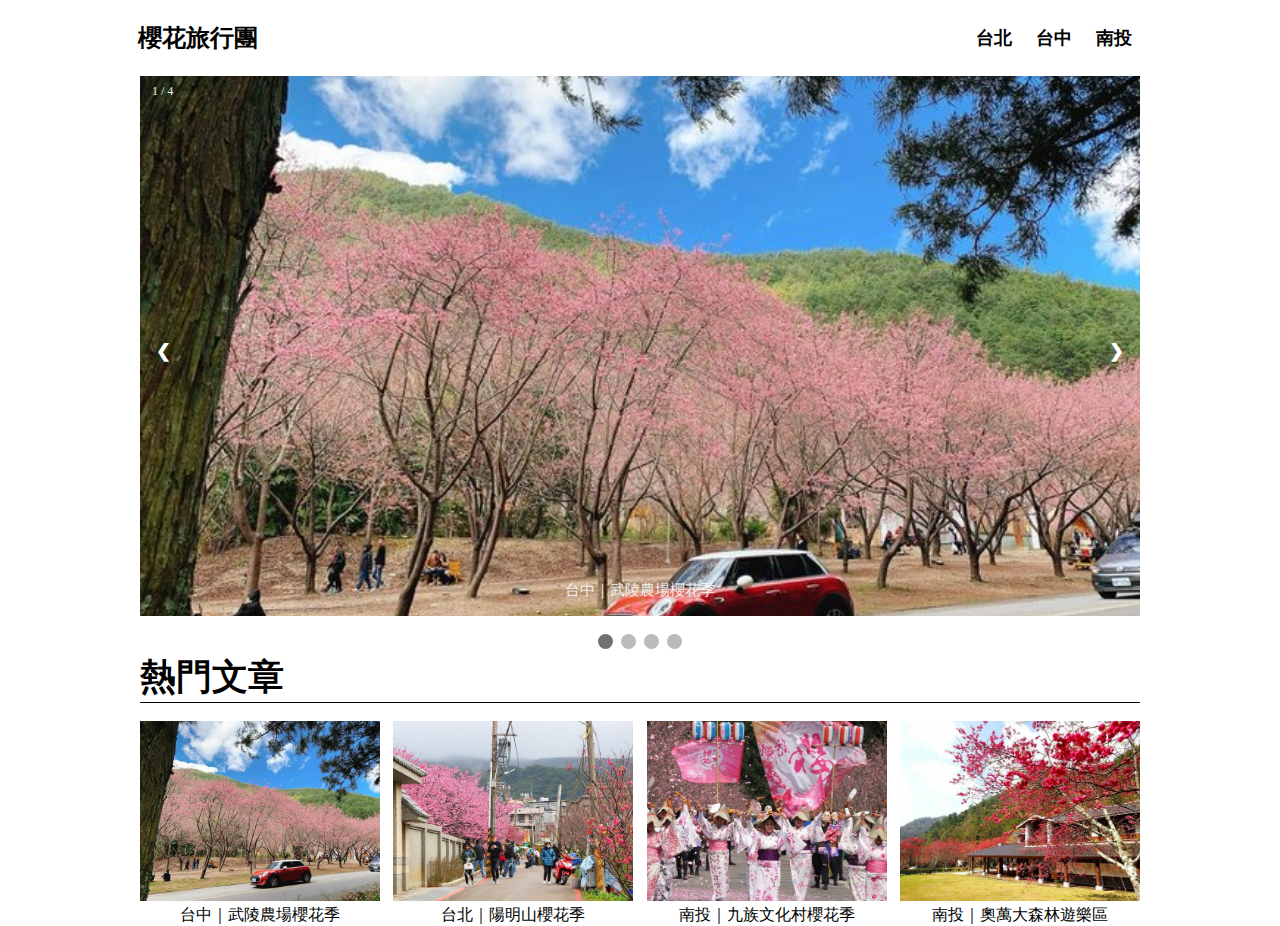
==== index.html @ 5971b89c "first commit" ====
<!DOCTYPE html>
<html lang="zh-Hant">

<head>
  <meta charset="UTF-8">
  <meta http-equiv="X-UA-Compatible" content="IE=edge">
  <meta name="viewport" content="width=device-width, initial-scale=1.0">
  <title>櫻花旅行團</title>
  <link rel="stylesheet" href="./css/common.css">
  <link rel="stylesheet" href="./css/index.css">
</head>
<nav>
  <h2 class="logo"><a href="./index.html">櫻花旅行團</a></h2>
  <ul>
    <li><a href="./taipei.html">台北</a></li>
    <li><a href="./taichung.html">台中</a></li>
    <li><a href="./nantou.html">南投</a></li>
  </ul>
</nav>

<body>
  <div class="slideshow-container">
    <div class="mySlides fade">
      <div class="numbertext">1 / 4</div>
      <img src="./image/image1.jpeg" width="100%" height="100%">
      <div class="text">台中｜武陵農場櫻花季</div>
    </div>
    <div class="mySlides fade">
      <div class="numbertext">2 / 4</div>
      <img src="./image/image2.jpeg" width="100%" height="100%">
      <div class="text">台北｜陽明山櫻花季</div>
    </div>
    <div class="mySlides fade">
      <div class="numbertext">3 / 4</div>
      <img src="./image/image3.jpeg" width="100%" height="100%">
      <div class="text">南投｜九族文化村櫻花季</div>
    </div>
    <div class="mySlides fade">
      <div class="numbertext">4 / 4</div>
      <img src="./image/image4.jpeg" width="100%" height="100%">
      <div class="text">南投｜奧萬大森林遊樂區</div>
    </div>
    <a class="prev" onclick="plusSlides(-1)">&#10094;</a>
    <a class="next" onclick="plusSlides(1)">&#10095;</a>
  </div>
  <br>
  <div style="text-align:center">
    <span class="dot" onclick="currentSlide(1)"></span>
    <span class="dot" onclick="currentSlide(2)"></span>
    <span class="dot" onclick="currentSlide(3)"></span>
    <span class="dot" onclick="currentSlide(4)"></span>
  </div>
  <div class="article">
    <div class="title">
      熱門文章
    </div>
    <div class="articles">
      <div class="post">
        <img src="./image/image1.jpeg" alt="" width="100%" height="100%">
        台中｜武陵農場櫻花季
      </div>
      <div class="post">
        <img src="./image/image2.jpeg" alt="" width="100%" height="100%">
        台北｜陽明山櫻花季
      </div>
      <div class="post">
        <img src="./image/image3.jpeg" alt="" width="100%" height="100%">
        南投｜九族文化村櫻花季
      </div>
      <div class="post">
        <img src="./image/image4.jpeg" alt="" width="100%" height="100%">
        南投｜奧萬大森林遊樂區
      </div>
    </div>
  </div>
</body>

</html>

<script>
  let slideIndex = 1;
  showSlides(slideIndex);

  function plusSlides(n) {
    showSlides(slideIndex += n);
  }

  function currentSlide(n) {
    showSlides(slideIndex = n);
  }

  function showSlides(n) {
    let i;
    let slides = document.getElementsByClassName("mySlides");
    let dots = document.getElementsByClassName("dot");
    if (n > slides.length) { slideIndex = 1 }
    if (n < 1) { slideIndex = slides.length }
    for (i = 0; i < slides.length; i++) {
      slides[i].style.display = "none";
    }
    for (i = 0; i < dots.length; i++) {
      dots[i].className = dots[i].className.replace(" active", "");
    }
    slides[slideIndex - 1].style.display = "block";
    dots[slideIndex - 1].className += " active";
  }
</script>
---- css/common.css ----
html,
body {
  padding: 0;
  margin: 0;
}

nav {
  display: flex;
  align-items: center;
  justify-content: space-between;
  max-width: 1024px;
  margin: auto;
  padding-left: 10px;
  padding-right: 10px;
}

.logo a {
  text-decoration: none;
  color: black;
}

nav ul li {
  list-style-type: none;
  display: inline-block;
  padding: 10px;
  color: black;
  font-size: 18px;
  font-weight: bold;
}

nav ul li a {
  text-decoration: none;
  color: black;
}
---- css/index.css ----
* {
  box-sizing: border-box;
}

.slideshow-container {
  max-width: 1000px;
  position: relative;
  margin: auto;
}

.mySlides {
  display: none;
  height: 60vh;
}

.mySlides > img {
  object-fit: cover;
}

.prev,
.next {
  cursor: pointer;
  position: absolute;
  top: 50%;
  width: auto;
  margin-top: -22px;
  padding: 16px;
  color: white;
  font-weight: bold;
  font-size: 18px;
  transition: 0.6s ease;
  border-radius: 0 3px 3px 0;
  user-select: none;
}

.next {
  right: 0;
  border-radius: 3px 0 0 3px;
}

.prev:hover,
.next:hover {
  background-color: rgba(0, 0, 0, 0.8);
}

.text {
  color: #f2f2f2;
  font-size: 15px;
  padding: 8px 12px;
  position: absolute;
  bottom: 8px;
  width: 100%;
  text-align: center;
}

.numbertext {
  color: #f2f2f2;
  font-size: 12px;
  padding: 8px 12px;
  position: absolute;
  top: 0;
}

.dot {
  cursor: pointer;
  height: 15px;
  width: 15px;
  margin: 0 2px;
  background-color: #bbb;
  border-radius: 50%;
  display: inline-block;
  transition: background-color 0.6s ease;
}

.active,
.dot:hover {
  background-color: #717171;
}

.fade {
  animation-name: fade;
  animation-duration: 1.5s;
}

@keyframes fade {
  from {
    opacity: 0.4;
  }
  to {
    opacity: 1;
  }
}

.article {
  max-width: 1000px;
  margin: auto;
}

.article > .title {
  width: 100%;
  border-bottom: 1px solid black;
  font-size: 36px;
  font-weight: bold;
}

.articles {
  margin-top: 2vh;
  display: flex;
  justify-content: space-between;
}

.post {
  max-width: 24%;
  text-align: center;
}

.post > img {
  max-height: 20vh;
  object-fit: cover;
}
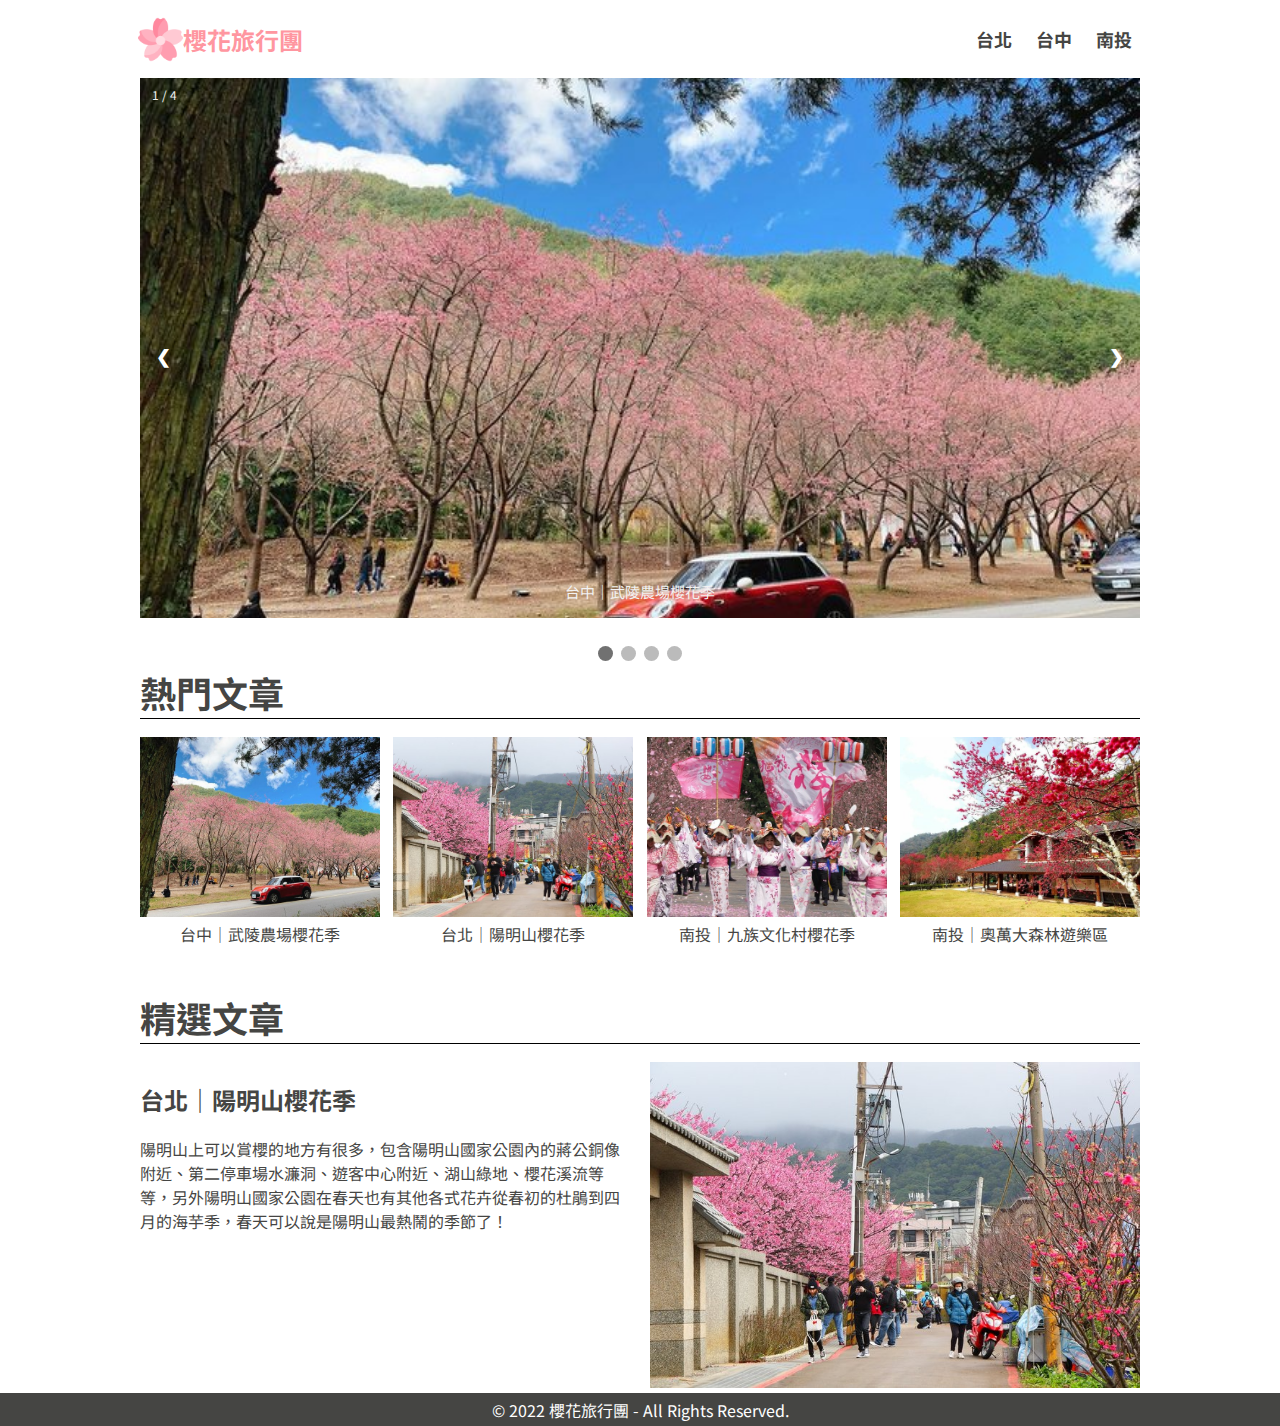
==== commit e82497bd: "完成首頁、頁首及頁尾" ====
--- a/index.html
+++ b/index.html
@@ -6,11 +6,18 @@
   <meta http-equiv="X-UA-Compatible" content="IE=edge">
   <meta name="viewport" content="width=device-width, initial-scale=1.0">
   <title>櫻花旅行團</title>
+  <link rel="icon" type="image/x-icon" href="./image/favicon.ico">
+  <link rel="preconnect" href="https://fonts.googleapis.com">
+  <link rel="preconnect" href="https://fonts.gstatic.com" crossorigin>
+  <link href="https://fonts.googleapis.com/css2?family=Noto+Sans+TC:wght@400;500;700&display=swap" rel="stylesheet">
   <link rel="stylesheet" href="./css/common.css">
   <link rel="stylesheet" href="./css/index.css">
 </head>
 <nav>
-  <h2 class="logo"><a href="./index.html">櫻花旅行團</a></h2>
+  <a href="./index.html" class="logo">
+    <img src="./image/sakura.png" height="100%">
+    <span>櫻花旅行團</span>
+  </a>
   <ul>
     <li><a href="./taipei.html">台北</a></li>
     <li><a href="./taichung.html">台中</a></li>
@@ -72,8 +79,23 @@
         南投｜奧萬大森林遊樂區
       </div>
     </div>
+    <div class="title">
+      精選文章
+    </div>
+    <div class="featured">
+      <div class="featured-img">
+        <h2>台北｜陽明山櫻花季</h2>
+        陽明山上可以賞櫻的地方有很多，包含陽明山國家公園內的蔣公銅像附近、第二停車場水濂洞、遊客中心附近、湖山綠地、櫻花溪流等等，另外陽明山國家公園在春天也有其他各式花卉從春初的杜鵑到四月的海芋季，春天可以說是陽明山最熱鬧的季節了！
+      </div>
+      <div class="featured-text">
+        <img src="./image/image2.jpeg" width="100%">
+      </div>
+    </div>
   </div>
 </body>
+<footer>
+  © 2022 櫻花旅行團 - All Rights Reserved.
+</footer>
 
 </html>
 
--- a/css/common.css
+++ b/css/common.css
@@ -2,6 +2,8 @@
 body {
   padding: 0;
   margin: 0;
+  font-family: 'Noto Sans TC', sans-serif;
+  color: rgb(69,69,67);
 }
 
 nav {
@@ -12,23 +14,46 @@
   margin: auto;
   padding-left: 10px;
   padding-right: 10px;
+  font-family: 'Noto Sans TC', sans-serif;
+  color: rgb(69,69,67);
 }
 
-.logo a {
+.logo {
+  height: 5vh;
+  display: flex;
+  align-items: center;
+  font-size: 24px;
+  font-weight: bold;
+  color: rgb(255,150,160);
   text-decoration: none;
-  color: black;
 }
 
 nav ul li {
   list-style-type: none;
   display: inline-block;
   padding: 10px;
-  color: black;
+  color: rgb(69,69,67);
   font-size: 18px;
   font-weight: bold;
 }
 
 nav ul li a {
   text-decoration: none;
-  color: black;
+  color: rgb(69,69,67);
 }
+
+nav ul li a:hover {
+  color: rgb(255,150,160);
+}
+
+.active > a {
+  color: rgb(255,150,160);
+}
+
+footer {
+  width: 100%;
+  padding: .5vh;
+  background-color: rgb(69,69,67);
+  color: white;
+  text-align: center;
+}--- a/css/index.css
+++ b/css/index.css
@@ -111,10 +111,28 @@
 
 .post {
   max-width: 24%;
+  margin-bottom: 5vh;
   text-align: center;
 }
 
 .post > img {
   max-height: 20vh;
   object-fit: cover;
+}
+
+.featured {
+  display: flex;
+  max-width: 1000px;
+  margin: auto;
+  justify-content: space-between;
+}
+
+.featured-img {
+  margin-top: 2vh;
+  max-width: 49%;
+}
+
+.featured-text {
+  margin-top: 2vh;
+  max-width: 49%;
 }